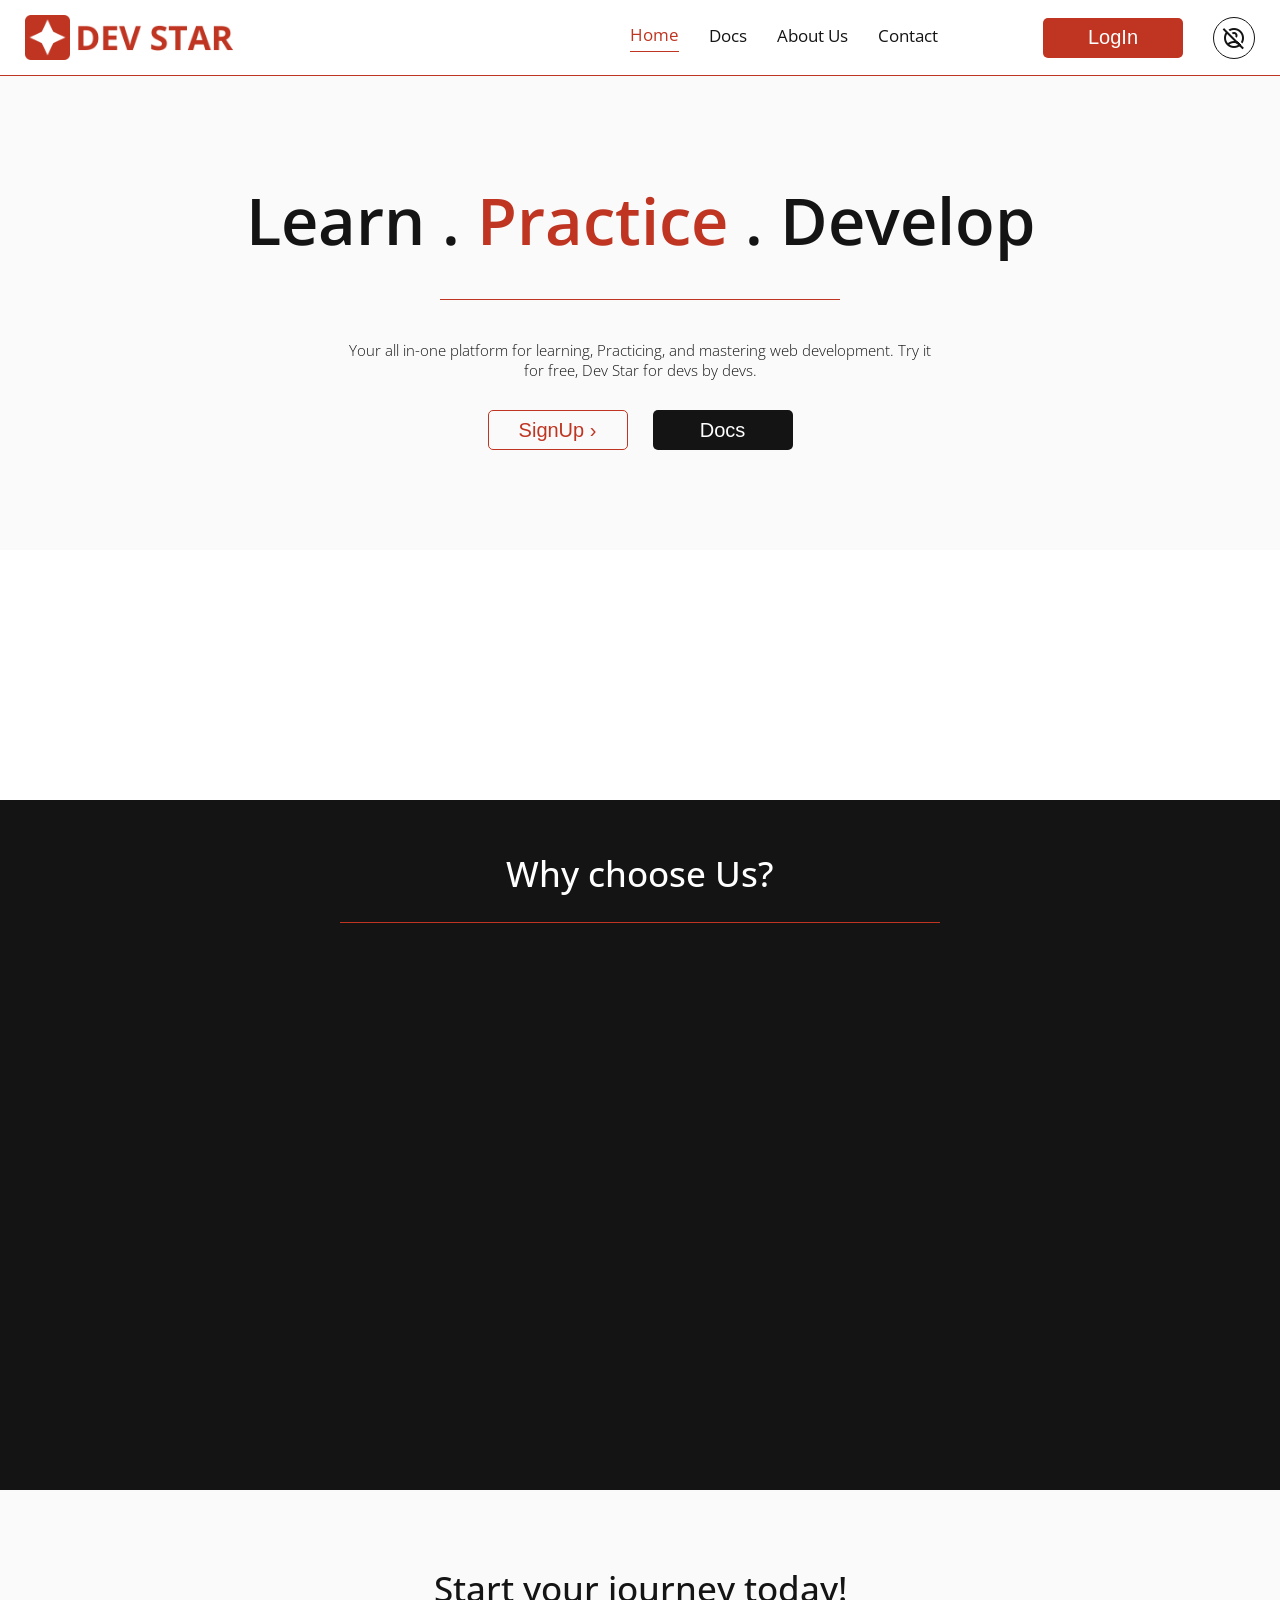
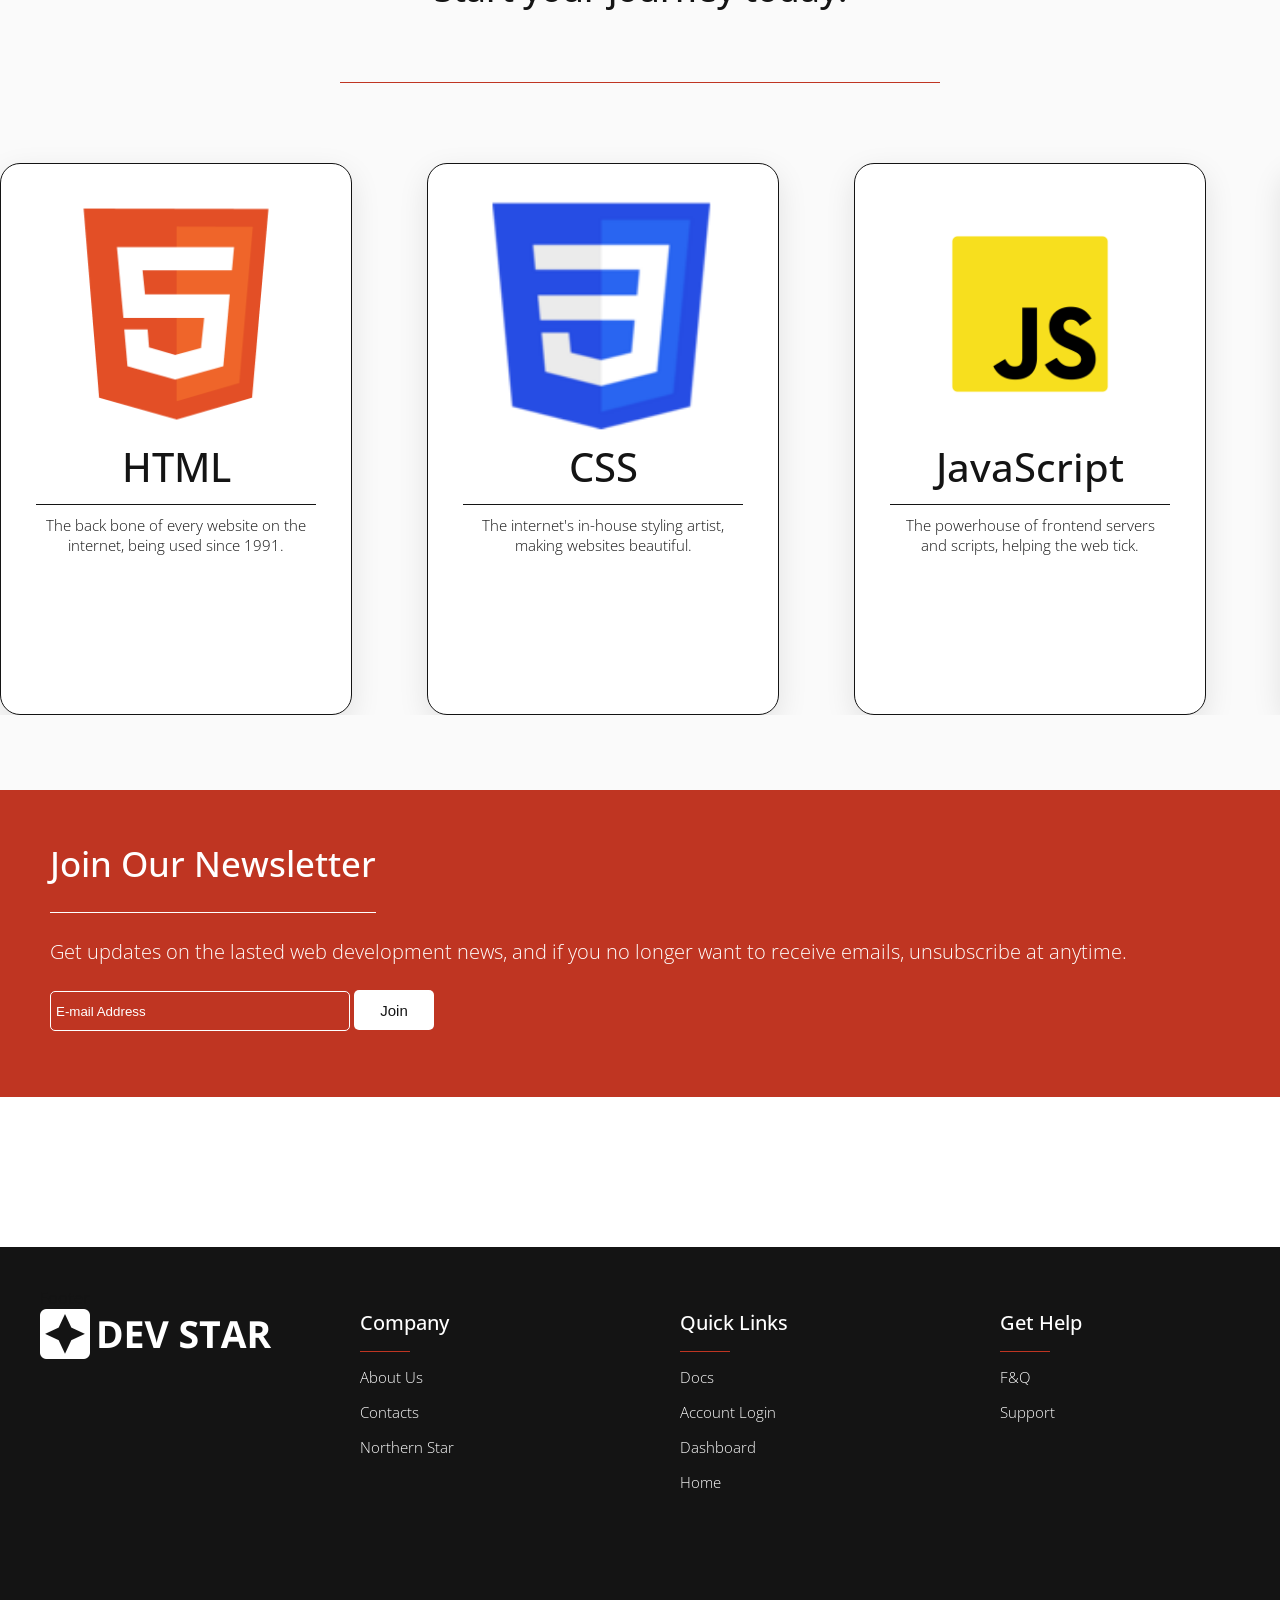
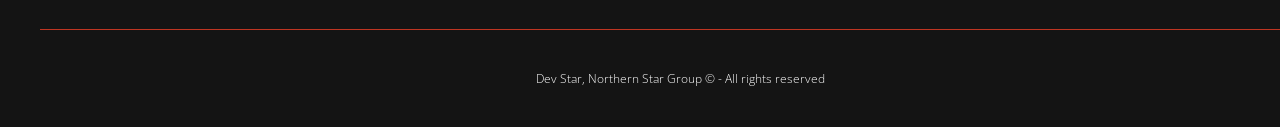
==== Home/index.html @ 2397c007 "Home page compleated" ====
<html>
    <head>
        <link rel="stylesheet" href="https://fonts.googleapis.com/css2?family=Material+Symbols+Outlined"/>
        <link rel="styleSheet" href="style.css">
        <link rel="preconnect" href="https://fonts.googleapis.com">
        <link rel="preconnect" href="https://fonts.gstatic.com" crossorigin>
        <link href="https://fonts.googleapis.com/css2?family=Open+Sans:ital,wght@0,300..800;1,300..800&display=swap" rel="stylesheet">
        <link rel="icon" type="image/png" href="Favicon.png">
    </head>
    
    <body>
        <div id="navBarContainer">
            <img src="Northern-Star.png" alt="Northern-Star.png" id="navBarImg">
            <div id="navLinksWrapper">
                <a class="navLink" id="Home" href="/Home">Home</a>
                <a class="navLink" id="Docs" href="../Docs">Docs</a>
                <a class="navLink" id="About" href="./Contact">About Us</a>
                <a class="navLink" id="Contact" href="./About">Contact</a>
                <button type="button" class="LoginBtn">LogIn</button>
                <span id="userIcon" class="material-symbols-outlined">account_circle_off</span>
            </div>
        </div>

        <div id="heroContainer">
            <div id="heroMain">Learn . <span id="heroRed">Practice</span> . Develop</div>
            <div id="heroDivider"></div>
            <div id="heroSecondary">
                Your all in-one platform for learning, Practicing, and mastering web development. Try it for free, Dev Star for devs by devs.
            </div>
            <div id="heroBtns">
                <button type="button" class="SignUpBtn" id="heroSignupBtn">SignUp ›</button>
                <button type="button" class="LoginBtn" id="heroDocsBtn">Docs</button>
            </div>

        </div>

        <div id="whyChooseContainer">
            <div id="whyChooseHeader">Why choose Us?</div>
            <div id="whyChooseHeaderDivider"></div>
            <div class="whyChooseWrapper">
                <div class="whyChooseOption">
                    <span class="material-symbols-outlined whyChooseIcon">interactive_space</span>
                    <div class="whyChooseDivider"></div>
                    <div class="whyChooseOptionHeader">Interactive Docs</div>
                    <div class="whyChooseOptionsText">
                        Our interactive documents allow you to learn by interacting, not just reading.
                    </div>
                </div>
                <div class="whyChooseOption">
                    <span class="material-symbols-outlined whyChooseIcon">quiz</span>
                    <div class="whyChooseDivider"></div>
                    <div class="whyChooseOptionHeader">Practice Challenges</div>
                    <div class="whyChooseOptionsText">
                        All our docs have quizes and tasks to keep you engaged with what your learning.
                    </div>
                </div>
                <div class="whyChooseOption">
                    <span class="material-symbols-outlined whyChooseIcon">folder_code</span>
                    <div class="whyChooseDivider"></div>
                    <div class="whyChooseOptionHeader">Project Templates</div>
                    <div class="whyChooseOptionsText">
                        We give you pre-built templates to get your projects up and running, faster.
                    </div>
                </div>
                <div class="whyChooseOption">
                    <span class="material-symbols-outlined whyChooseIcon">public</span>
                    <div class="whyChooseDivider"></div>
                    <div class="whyChooseOptionHeader">Dev Community</div>
                    <div class="whyChooseOptionsText">
                        Our dev community is here to help, where ever, and when ever you need it.
                    </div>
                </div>
            </div>
        </div>

        <div id="journeyContainer">
            <div id="journeyTitle">Start your journey today!</div>
            <div class="journeyDivider"></div>

            <div id="carousel">
                <div id="journeysWrapper">

                    <div class="journeyCard">
                        <img class="journeyCardIcon" src="HTML_LOGO.png" alt="HTML_LOGO">
                        <div class="journeyCardText">HTML</div>
                        <div class="journeyCardTextSecondary">
                            The back bone of every website on the internet, being used since 1991.
                        </div>
                        <button type="button" class="jouneyDocsBtn">View Docs</button>
                    </div>

                    <div class="journeyCard">
                        <img class="journeyCardIcon" src="CSS_LOGO.png" alt="CSS_LOGO">
                        <div class="journeyCardText">CSS</div>
                        <div class="journeyCardTextSecondary">
                            The internet's in-house styling artist, making websites beautiful.
                        </div>
                        <button type="button" class="jouneyDocsBtn">View Docs</button>
                    </div>

                    <div class="journeyCard">
                        <img class="journeyCardIcon" src="JS_LOGO.png" alt="JS_LOGO">
                        <div class="journeyCardText">JavaScript</div>
                        <div class="journeyCardTextSecondary">
                            The powerhouse of frontend servers and scripts, helping the web tick.
                        </div>
                        <button type="button" class="jouneyDocsBtn">View Docs</button>
                    </div>

                    <div class="journeyCard">
                        <img class="journeyCardIcon" src="NODE_LOGO.png" alt="NODE_LOGO">
                        <div class="journeyCardText">Node.js</div>
                        <div class="journeyCardTextSecondary">
                            The language behind JavaScript-based backend servers.
                        </div>
                        <button type="button" class="jouneyDocsBtn">View Docs</button>
                    </div>

                    <div class="journeyCard">
                        <img class="journeyCardIcon" src="EXPRESS_LOGO.webp" alt="EXPRESS_LOGO">
                        <div class="journeyCardText">Express.js</div>
                        <div class="journeyCardTextSecondary">
                            A reliable Node framework allowing your servers to receive HTTPS requests.
                        </div>
                        <button type="button" class="jouneyDocsBtn">View Docs</button>
                    </div>

                    <div class="journeyCard">
                        <img class="journeyCardIcon" src="SUPABASE_LOGO.webp" alt="SUPABASE_LOGO">
                        <div class="journeyCardText">SupaBase</div>
                        <div class="journeyCardTextSecondary">
                            A common database provider storing your user's information.
                        </div>
                        <button type="button" class="jouneyDocsBtn">View Docs</button>
                    </div>

                    <div class="journeyCard">
                        <img class="journeyCardIcon" src="POSTGRESS_LOGO.png" alt="POSTGRESS_LOGO">
                        <div class="journeyCardText">PostgreSQL</div>
                        <div class="journeyCardTextSecondary">
                            The beating heart of database queries and operations.
                        </div>
                        <button type="button" class="jouneyDocsBtn">View Docs</button>
                    </div>

                    <!-- DUPLICATES BELOW -->

                    <div class="journeyCard">
                        <img class="journeyCardIcon" src="HTML_LOGO.png" alt="HTML_LOGO">
                        <div class="journeyCardText">HTML</div>
                        <div class="journeyCardTextSecondary">
                            The back bone of every website on the internet, being used since 1991.
                        </div>
                        <button type="button" class="jouneyDocsBtn">View Docs</button>
                    </div>

                    <div class="journeyCard">
                        <img class="journeyCardIcon" src="CSS_LOGO.png" alt="CSS_LOGO">
                        <div class="journeyCardText">CSS</div>
                        <div class="journeyCardTextSecondary">
                            The internet's in-house styling artist, making websites beautiful.
                        </div>
                        <button type="button" class="jouneyDocsBtn">View Docs</button>
                    </div>

                    <div class="journeyCard">
                        <img class="journeyCardIcon" src="JS_LOGO.png" alt="JS_LOGO">
                        <div class="journeyCardText">JavaScript</div>
                        <div class="journeyCardTextSecondary">
                            The powerhouse of frontend servers and scripts, helping the web tick.
                        </div>
                        <button type="button" class="jouneyDocsBtn">View Docs</button>
                    </div>

                    <div class="journeyCard">
                        <img class="journeyCardIcon" src="NODE_LOGO.png" alt="NODE_LOGO">
                        <div class="journeyCardText">Node.js</div>
                        <div class="journeyCardTextSecondary">
                            The language behind JavaScript-based backend servers.
                        </div>
                        <button type="button" class="jouneyDocsBtn">View Docs</button>
                    </div>

                    <div class="journeyCard">
                        <img class="journeyCardIcon" src="EXPRESS_LOGO.webp" alt="EXPRESS_LOGO">
                        <div class="journeyCardText">Express.js</div>
                        <div class="journeyCardTextSecondary">
                            A reliable Node framework allowing your servers to receive HTTPS requests.
                        </div>
                        <button type="button" class="jouneyDocsBtn">View Docs</button>
                    </div>

                    <div class="journeyCard">
                        <img class="journeyCardIcon" src="SUPABASE_LOGO.webp" alt="SUPABASE_LOGO">
                        <div class="journeyCardText">SupaBase</div>
                        <div class="journeyCardTextSecondary">
                            A common database provider storing your user's information.
                        </div>
                        <button type="button" class="jouneyDocsBtn">View Docs</button>
                    </div>

                    <div class="journeyCard">
                        <img class="journeyCardIcon" src="POSTGRESS_LOGO.png" alt="POSTGRESS_LOGO">
                        <div class="journeyCardText">PostgreSQL</div>
                        <div class="journeyCardTextSecondary">
                            The beating heart of database queries and operations.
                        </div>
                        <button type="button" class="jouneyDocsBtn">View Docs</button>
                    </div>

                </div> <!-- END journeysWrapper -->
            </div> <!-- END carousel -->
        </div> <!-- END journeyContainer -->

        <div id="newsLetterContainer">
                <div id="newsLetterTitle">Join Our Newsletter</div>
                <div id="newsLetterText">Get updates on the lasted web development news, and if you no longer want to receive emails, unsubscribe at anytime. </div>
                <form id="newsLetterForm">
                    <input type="email" placeholder="E-mail Address" id="newsLetterEmailInput">
                    <button type="submit" id="newsLetterSubmitBtn">Join</button>
                </form>
                </div>
        </div>

        <footer>
            <div>Footer</div>
            <div id="footer">
                <div id="logoContainer" class="footerContainer">
                    <a href="../Home">
                        <img src="DevStarDarkLogo.png" alt="DevStarDarkLogo" id="footerLogo">
                    </a>
                </div>
                <div id="companyContainer" class="footerContainer">
                    <div class="footerTitle">Company</div>
                    <div class="footerDivider"></div>
                    <div class="footerLinks">
                        <a class="footerLink">About Us</a>
                        <a class="footerLink">Contacts</a>
                        <a class="footerLink">Northern Star</a>
                    </div>
                </div>
                <div id="quickLinksContainer" class="footerContainer">
                    <div class="footerTitle">Quick Links</div>
                    <div class="footerDivider"></div>
                    <div class="footerLinks">
                        <a class="footerLink">Docs</a>
                        <a class="footerLink">Account Login</a>
                        <a class="footerLink">Dashboard</a>
                        <a class="footerLink" href="../Home">Home</a>
                    </div>
                </div>
                <div id="HelpContainer" class="footerContainer">
                    <div class="footerTitle">Get Help</div>
                    <div class="footerDivider"></div>
                    <div class="footerLinks">
                        <a class="footerLink">F&Q</a>
                        <a class="footerLink">Support</a>
                    </div>
                </div>
            </div>
            <div id="copyright">
                <div id="copyrightText">Dev Star, Northern Star Group © - All rights reserved</div>
            </div>
        </footer>

        <script src="AnimationScript.js"></script>

    </body>

</html>
---- Home/style.css ----
html, body {
    margin: 0;
    padding: 0;
    display: flex;
    flex-direction: column;
    height: 100%;
    font-family: 'Open Sans';
    color: #141414;
}

/* Nav Bar Styling*/

#navBarContainer {
    height: 75px;
    border-bottom: 1px #bf3522 solid;
    display: flex;
    justify-content: space-between;
    align-items: center;
}

#navBarImg {
    height: 45px;
    margin: 15px 25px;
}

#navLinksWrapper {
    display: flex;
    align-items: center;
    gap: 30px;
    margin: 5px 25px;
}

.LoginBtn {
    height: 40px;
    width: 140px;
    border: none;
    background-color: #bf3522;
    font-size: 20px;
    color: white;
    font-weight: 500;
    border-radius: 5px;
    margin-left: 75px;
    cursor: pointer;
}

.SignUpBtn {
    height: 40px;
    width: 140px;
    border: 1px solid #bf3522;
    background: none;
    font-size: 20px;
    font-weight: 500;
    border-radius: 5px;
    cursor: pointer;
    color: #bf3522;
}

.navLink {
    font-size: 17px;
    font-weight: 400;
    padding-bottom: 5px;
    cursor: pointer;
    color: #141414;
    text-decoration: none;
}

#Home {
    border-bottom: #bf3522 solid 1px;
    color: #bf3522;
}

.navLink:hover {
    font-weight: 600;
}

#userIcon {
    height: 40px;
    width: 40px;
    border: 1px solid #141414;
    border-radius: 50%;
    display: flex;
    justify-content: center;
    align-items: center;
    text-align: center;
}

/* Hero Stying*/

#heroContainer {
    width: 100%;
    height: fit-content;
    padding-top: 100px;
    padding-bottom: 100px;
    display: flex;
    justify-content: start;
    align-items: center;
    flex-direction: column;
    background-color: #fafafa;
    margin-bottom: 200px;

}

#heroMain {
    font-weight: 600;
    color: #141414;
    font-size: 65px;
    margin-bottom: 25px;
    animation: heroOpacity 1s ease forwards;
}

#heroDivider {
    width: 0;
    border-bottom: 1px solid #bf3522;
    margin: 10px;
    animation: heroDividerWidth 0.6s ease forwards 0.6s;
    
}

#heroRed {
    color: #bf3522;
}

#heroSecondary {
    font-size: 15px;
    font-weight: 300;
    margin: 30px;
    width: 600px;
    text-align: center;
}

#heroBtns {
    display: flex;
    gap: 25px;
}

#heroDocsBtn {
    margin: 0;
    background-color: #141414;
    color: white;
}

#heroSignupBtn {
    transition: 0.15s linear;
}

#heroSignupBtn:hover {
    background-color: #bf3522;
    color: white;
}

@keyframes heroOpacity {
    from {opacity: 0%;}
    to {opacity: 100%;}
}

@keyframes heroDividerWidth {
    from {width: 0%;}
    to {width: 400px;}
}

/* Courses Styling*/

#whyChooseContainer {
    display: flex;
    margin-top: 50px;
    flex-direction: column;
    justify-content: start;
    align-items: center;
    background-color: #141414;
    padding-top: 50px;
}

#whyChooseHeader {
    font-size: 35px;
    font-weight: 500;
    color: white;
}

#whyChooseHeaderDivider {
    width: 600px;
    border-bottom: #bf3522 solid 1px;
    margin: 25px;
}

.whyChooseWrapper {
    display: flex;
    justify-content: space-evenly;
    margin: 50px 0;
    width: 100%;
}

.whyChooseOption {
    display: flex;
    flex-direction: column;
    border: #141414 solid 1px;
    border-radius: 10px;
    width: 400px;
    height:400px;
    justify-content: start;
    align-items: center;
    text-align: center;
    padding: 20px;
    box-shadow: 2px 2px 20px #bf34225f;
    opacity: 0;
    transform: translate(-40px);
    background-color: #141414;
}

.whyChooseOption.show {
    opacity: 100%;
    transform: translate(0);
}

.whyChooseIcon {
    color: #bf3522;
    font-size: 100px;
    text-align: center;
    margin-top: 50px;
    margin-bottom: 25px;
}

.whyChooseDivider {
    width: 250px;
    border-bottom: 1px solid #141414;
    margin: 40px;
}

.whyChooseOptionHeader {
    font-size: 25px;
    color: #bf3522;
    font-weight: 600;
    margin-bottom: 25px;
}

.whyChooseOptionsText {
    font-size: 15px;
    font-weight: 100;
    color: white
}

.whyChooseOption:hover {
    border: #bf3522 solid 2px;
    transform: translateY(-40px);
    transition: transform 0.1s ease;

}

.whyChooseOption:hover .whyChooseIcon {
    animation: ease-in-out infinite 1s whyChooseIconAnimation alternate; 
}

@keyframes whyChooseIconAnimation {
    from {opacity: 100%;}
    to {opacity: 50%;}
}

.whyChooseOption.scroll {
    transition: opacity 0.6s ease-out, transform 0.6s ease-out;
}

.whyChooseOption.scroll:nth-child(1) { transition-delay: 0.1s; }
.whyChooseOption.scroll:nth-child(2) { transition-delay: 0.2s; }
.whyChooseOption.scroll:nth-child(3) { transition-delay: 0.3s; }
.whyChooseOption.scroll:nth-child(4) { transition-delay: 0.4s; }

/* Journey Styling */

#journeyContainer {
    width: 100%;
    background-color: #fafafa;
    display: flex;
    flex-direction: column;
    justify-content: start;
    align-items: center;
    padding-top: 50px;
    padding-bottom: 75px;
}

#journeyTitle {
    font-weight: 500;
    font-size: 35px;
    margin: 25px;
}

.journeyDivider {
    width: 600;
    border-bottom: #bf3522 solid 1px;
    margin: 45px;
}

#journeysWrapper {
    margin-top: 35px;
    display: flex;
    gap: 75px;
}

.journeyCard {
    display: flex;
    flex-direction: column;
    justify-content: start;
    align-items: center;
    width: 400px;
    height: 500px;
    border: 1px solid #141414;
    border-radius: 20px;
    padding: 25px;
    box-shadow: 0 10px 30px rgba(0,0,0,0.1);
    transition: 0.4s ease-in-out;
    background-color: white;

}

.journeyCard:hover {
  transform: translateY(-6px);
  box-shadow: 0 16px 40px rgba(0,0,0,0.3);
  border: #bf3522 2px solid;
}

.journeyCard:hover .jouneyDocsBtn {
    opacity: 100%;
}


.journeyCardText {
    font-size: 40px;
    font-weight: 500;
}

.journeyCardIcon {
    height: 250px;
    width: 250px;
    background: transparent;
    display: block;
}

.journeyCardTextSecondary {
    font-size: 15px;
    font-weight: 300;
    text-align: center;
    border-top: 1px #141414 solid;
    margin: 10px;
    padding: 10px;
}

.jouneyDocsBtn {
    opacity: 0%;
    width: 300px;
    height: 45px;
    font-size: 20px;
    font-weight: 600;
    color: white;
    background-color: #141414;
    border: none;
    margin-top: auto;
    border-radius: 5px;
    cursor: pointer;
}

@keyframes slide {
    from { transform: translateX(0); }
    to   { transform: translateX(-3250px); }
}


#journeysWrapper {
    animation: slide 45s linear infinite;
}

#carousel:hover #journeysWrapper {
    animation-play-state: paused;
}

#carousel {
    width: 100%;
    overflow: hidden;
}

/* News Letter */

#newsLetterContainer {
    background-color: #bf3522;
    width: 100%;
    height: fit-content;
    display: flex;
    flex-direction: column;
    justify-content: start;
    align-items: start;
    padding: 50px;
}

#newsLetterTitle {
    font-size: 35px;
    font-weight: 500;
    color: white;
    padding-bottom: 25px;
    margin-bottom: 25px;
    border-bottom: 1px solid white;
}

#newsLetterText {
    color: white;
    font-size: 20px;
    font-weight: 300;
    margin-bottom: 25px;
}

#newsLetterEmailInput {
    width: 300px;
    height: 40px;
    border: 1px white solid;
    border-radius: 5px;
    background: none;
    padding: 5px;
    color: white;
    margin-right: none;
}

#newsLetterEmailInput::placeholder {
    color: white;
    font-weight: 300;
}

#newsLetterEmailInput:focus {
    outline: none;
    border: #141414 2px solid;
}

#newsLetterSubmitBtn {
    margin: none;
    height: 40px;
    width: 80px;
    color: #141414;
    border: none;
    background-color: white;
    border-radius: 5px;
    font-size: 15px;
}

/* footer styling */

footer {
    margin-top: 150px;
    background-color: #141414;
    min-height: 400px;
    width: 100%;
    padding: 40px;
    display: flex;
    flex-direction: column;
    justify-content: start;
    align-items: start;
}

#footerLogo {
    height: 50px;
}

#copyright {
    margin-top: auto;
    width: 100%;
    display: flex;
    justify-content: center;
    align-items: center;
    border-top: #bf3522 solid 1px;
    padding-top: 40px;
}

#copyrightText {
    color: white;
    font-size: 12px;
    font-weight: 300;
}

#footer {
    width: 100%;
    height: 100%;
    display: flex;
    flex-direction: row;
    justify-content: start;
    align-items: start;
    
}

.footerTitle {
    color: white;
    font-weight: 500;
    font-size: 20px;
}

.footerContainer {
    width: 25%;
}

.footerDivider {
    width: 50px;
    border-bottom: #bf3522 1px solid;
    margin: 15px 0;
}

.footerLink {
    color: white;
    text-decoration: none;
    font-size: 15px;
    font-weight: 300;
}

.footerLinks {
    display: flex;
    flex-direction: column;
    gap: 15px;
    cursor: pointer;
}

.footerLink:hover {
    color: #bf3522;
    text-decoration: underline;
    font-weight: 500;
}
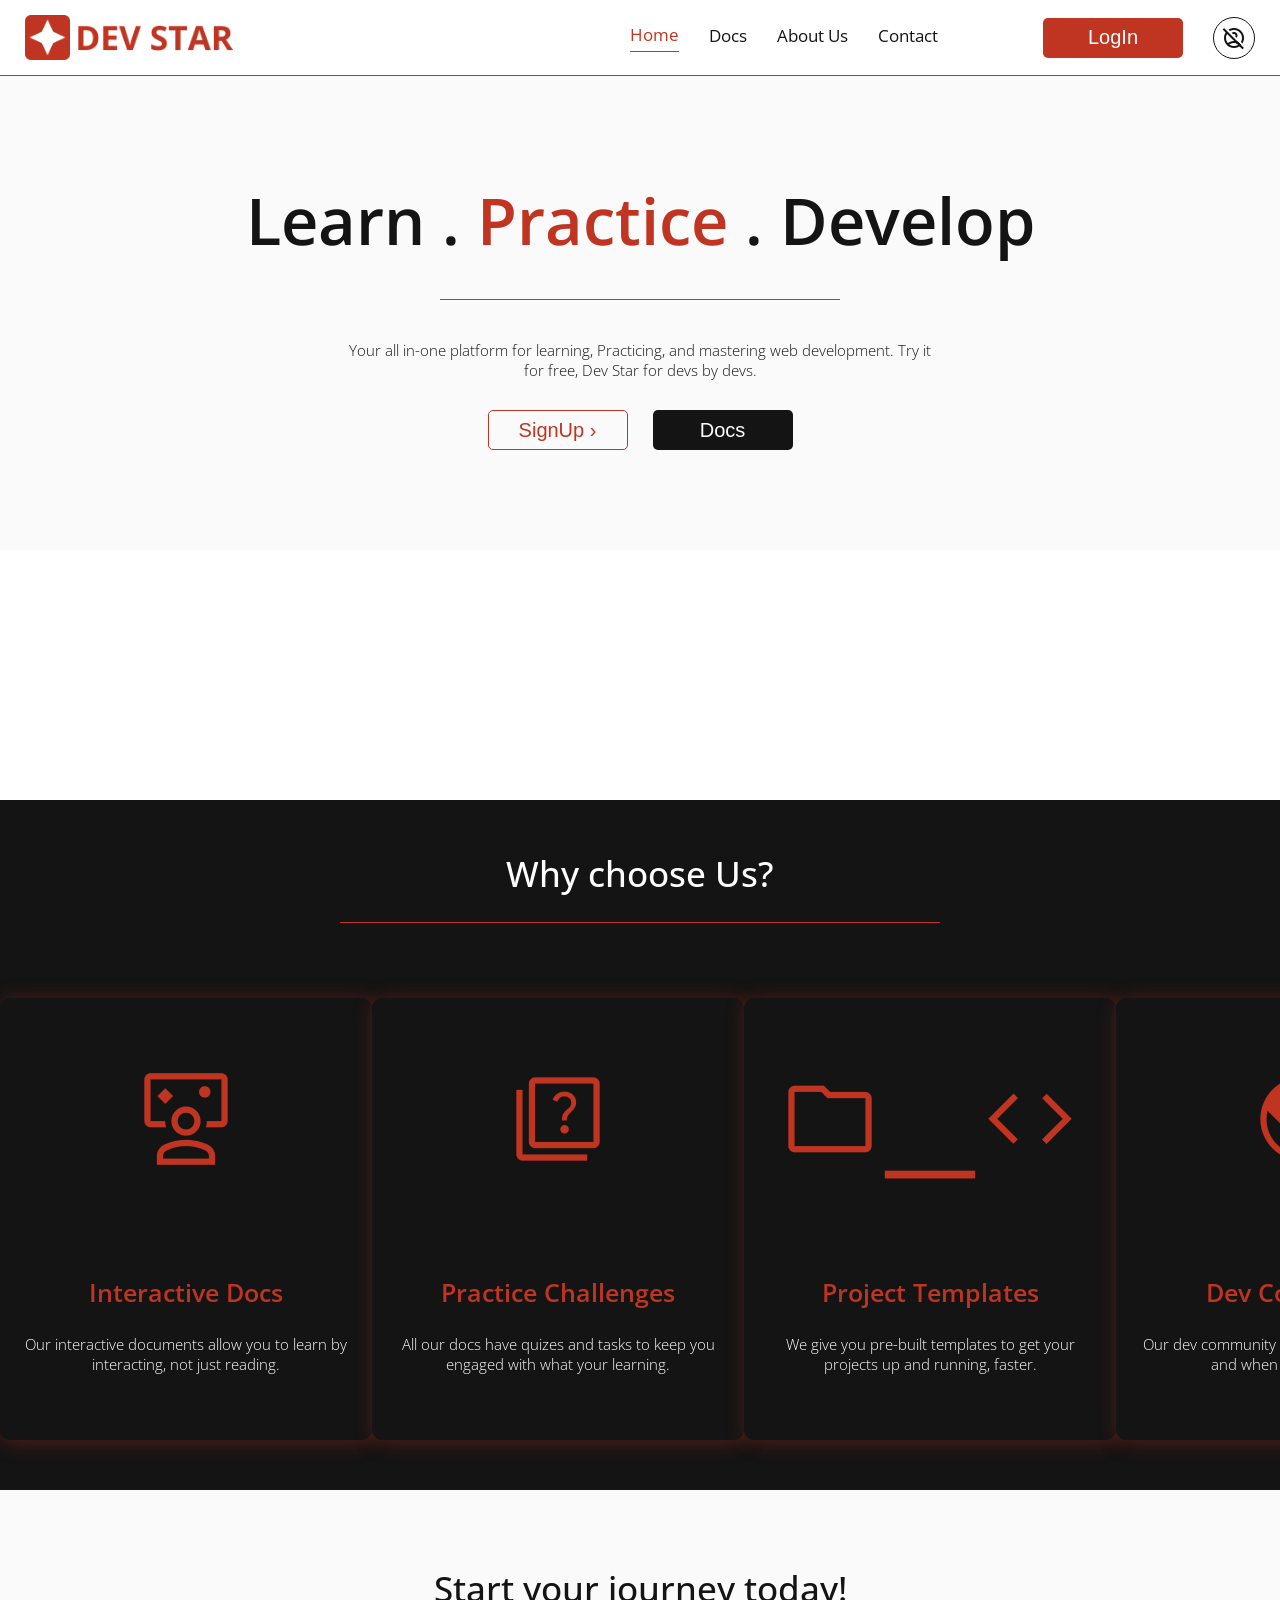
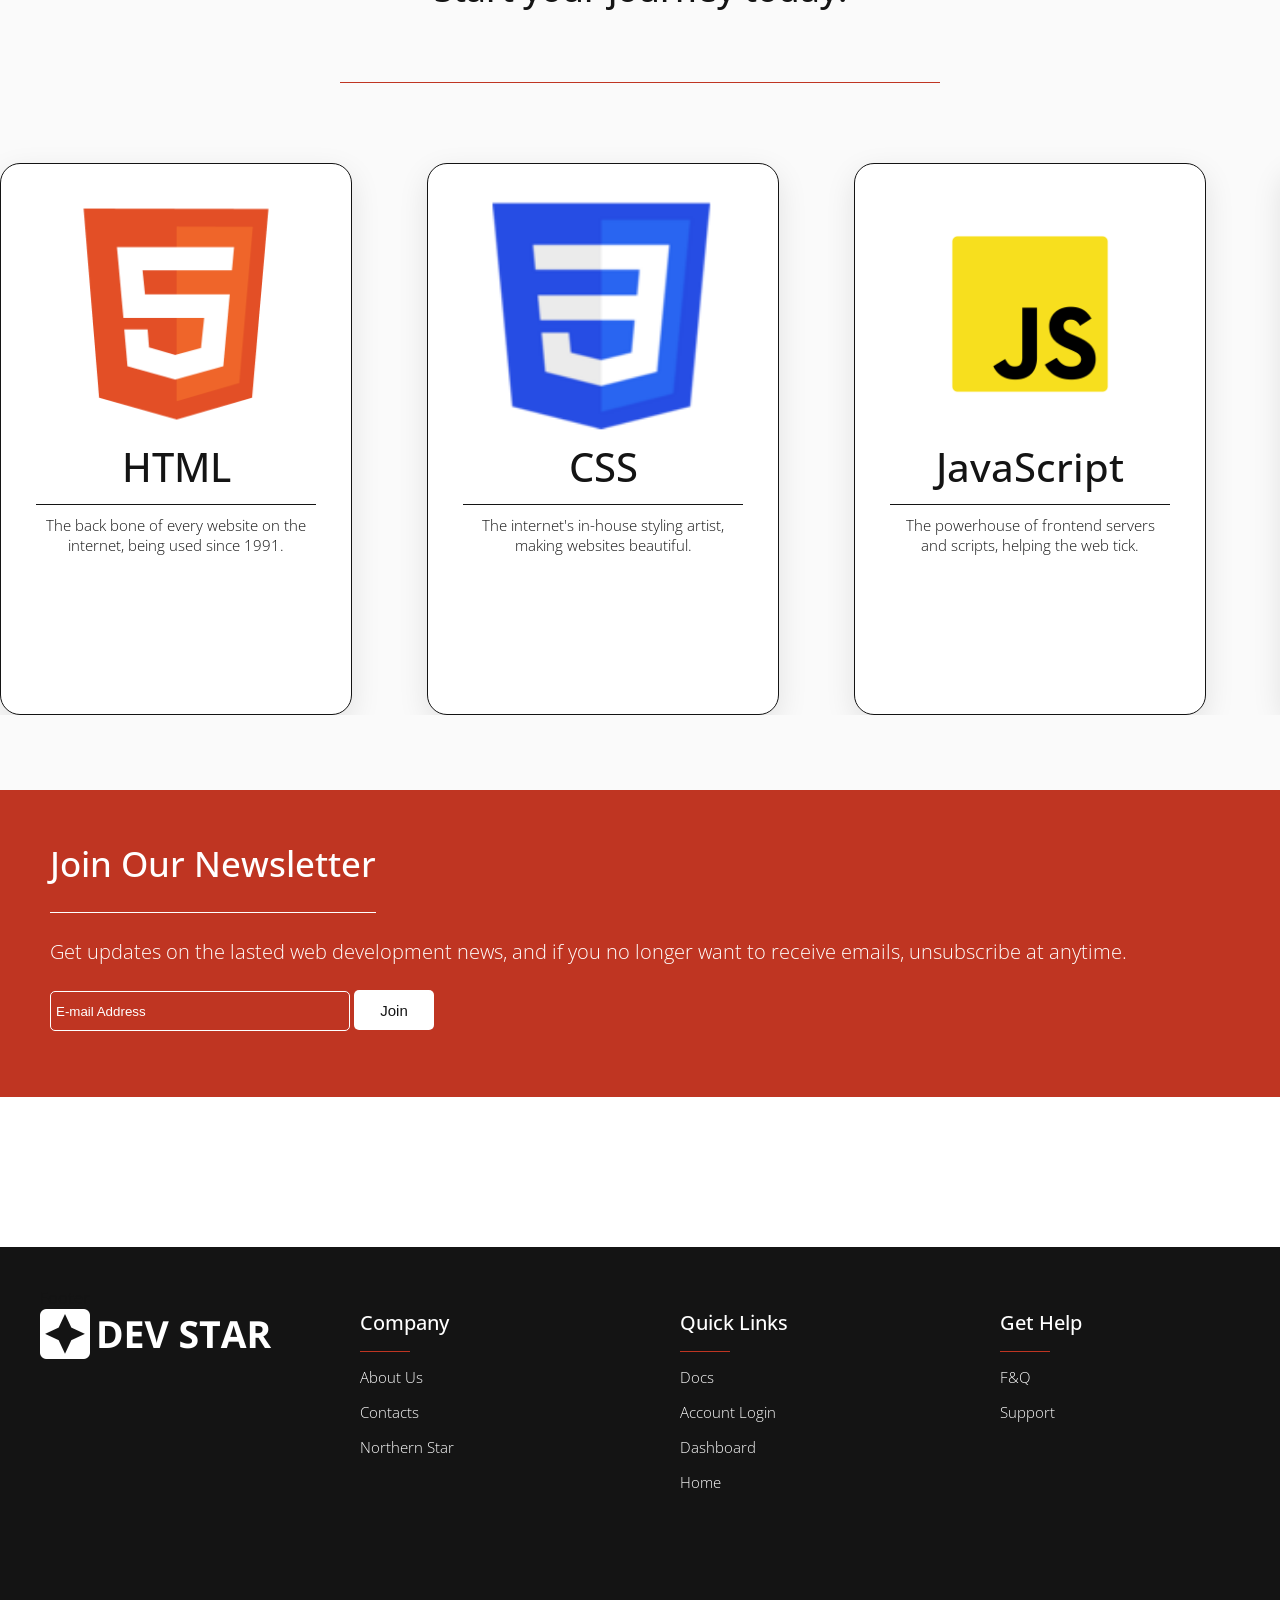
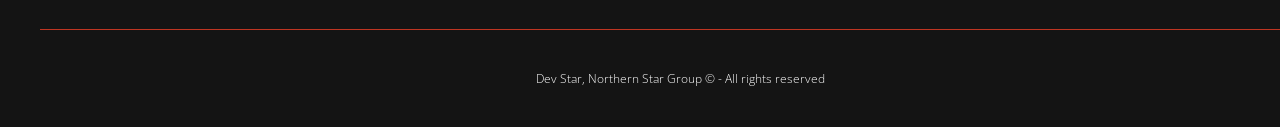
==== commit bb5158c8: "Update index.html" ====
--- a/Home/index.html
+++ b/Home/index.html
@@ -6,6 +6,7 @@
         <link rel="preconnect" href="https://fonts.gstatic.com" crossorigin>
         <link href="https://fonts.googleapis.com/css2?family=Open+Sans:ital,wght@0,300..800;1,300..800&display=swap" rel="stylesheet">
         <link rel="icon" type="image/png" href="Favicon.png">
+        <title>Dev Star | Home</title>
     </head>
     
     <body>
--- a/Home/style.css
+++ b/Home/style.css
@@ -450,6 +450,7 @@
     align-items: start;
 }
 
+
 #footerLogo {
     height: 50px;
 }
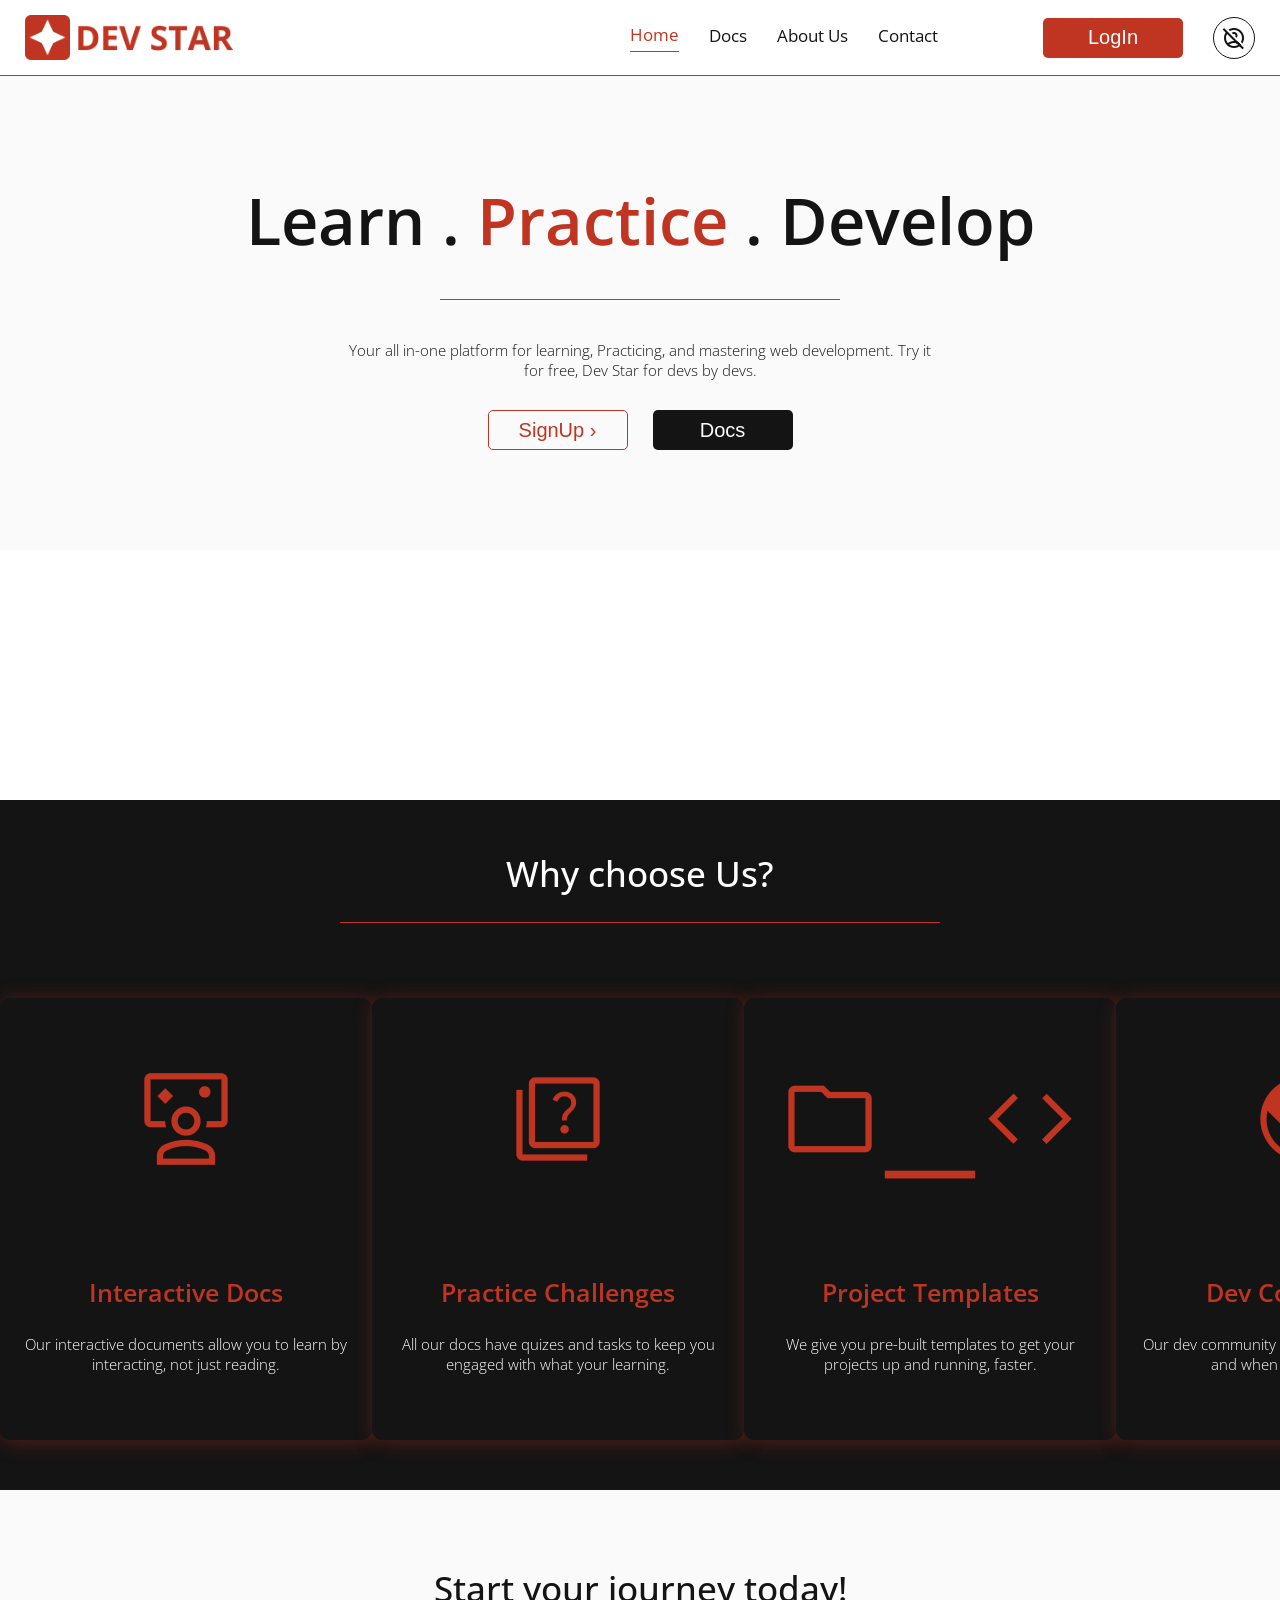
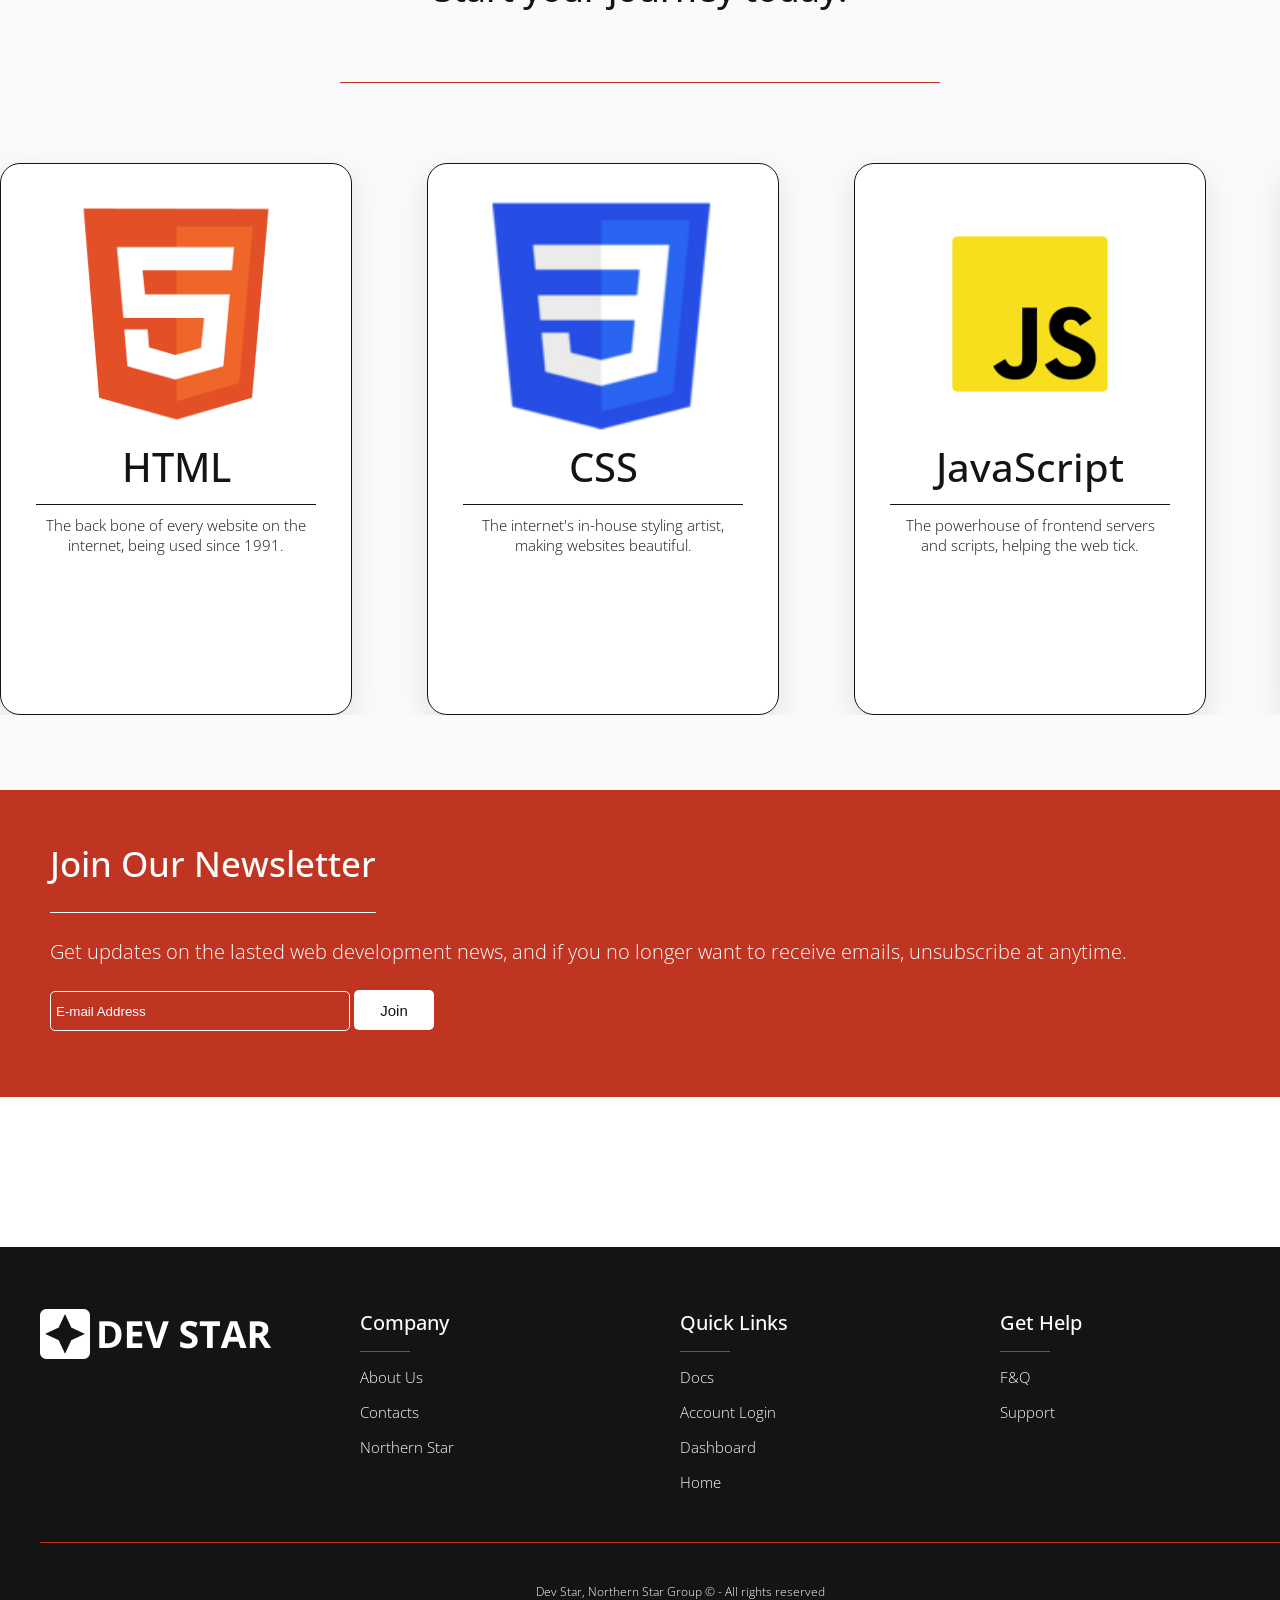
==== commit 2f701fa6: "y" ====
--- a/Home/index.html
+++ b/Home/index.html
@@ -244,7 +244,7 @@
                     <div class="footerTitle">Quick Links</div>
                     <div class="footerDivider"></div>
                     <div class="footerLinks">
-                        <a class="footerLink">Docs</a>
+                        <a class="footerLink" href="../Docs/">Docs</a>
                         <a class="footerLink">Account Login</a>
                         <a class="footerLink">Dashboard</a>
                         <a class="footerLink" href="../Home">Home</a>
@@ -265,6 +265,7 @@
         </footer>
 
         <script src="AnimationScript.js"></script>
+        <script src="links.js"></script>
 
     </body>
 
--- a/Home/style.css
+++ b/Home/style.css
@@ -434,6 +434,7 @@
     background-color: white;
     border-radius: 5px;
     font-size: 15px;
+    cursor: pointer;
 }
 
 /* footer styling */
@@ -441,7 +442,6 @@
 footer {
     margin-top: 150px;
     background-color: #141414;
-    min-height: 400px;
     width: 100%;
     padding: 40px;
     display: flex;
@@ -456,13 +456,13 @@
 }
 
 #copyright {
-    margin-top: auto;
     width: 100%;
     display: flex;
     justify-content: center;
     align-items: center;
     border-top: #bf3522 solid 1px;
     padding-top: 40px;
+    margin-top: 50px;
 }
 
 #copyrightText {
@@ -502,6 +502,7 @@
     text-decoration: none;
     font-size: 15px;
     font-weight: 300;
+    display: flex;
 }
 
 .footerLinks {
@@ -515,5 +516,4 @@
     color: #bf3522;
     text-decoration: underline;
     font-weight: 500;
-}
-
+}
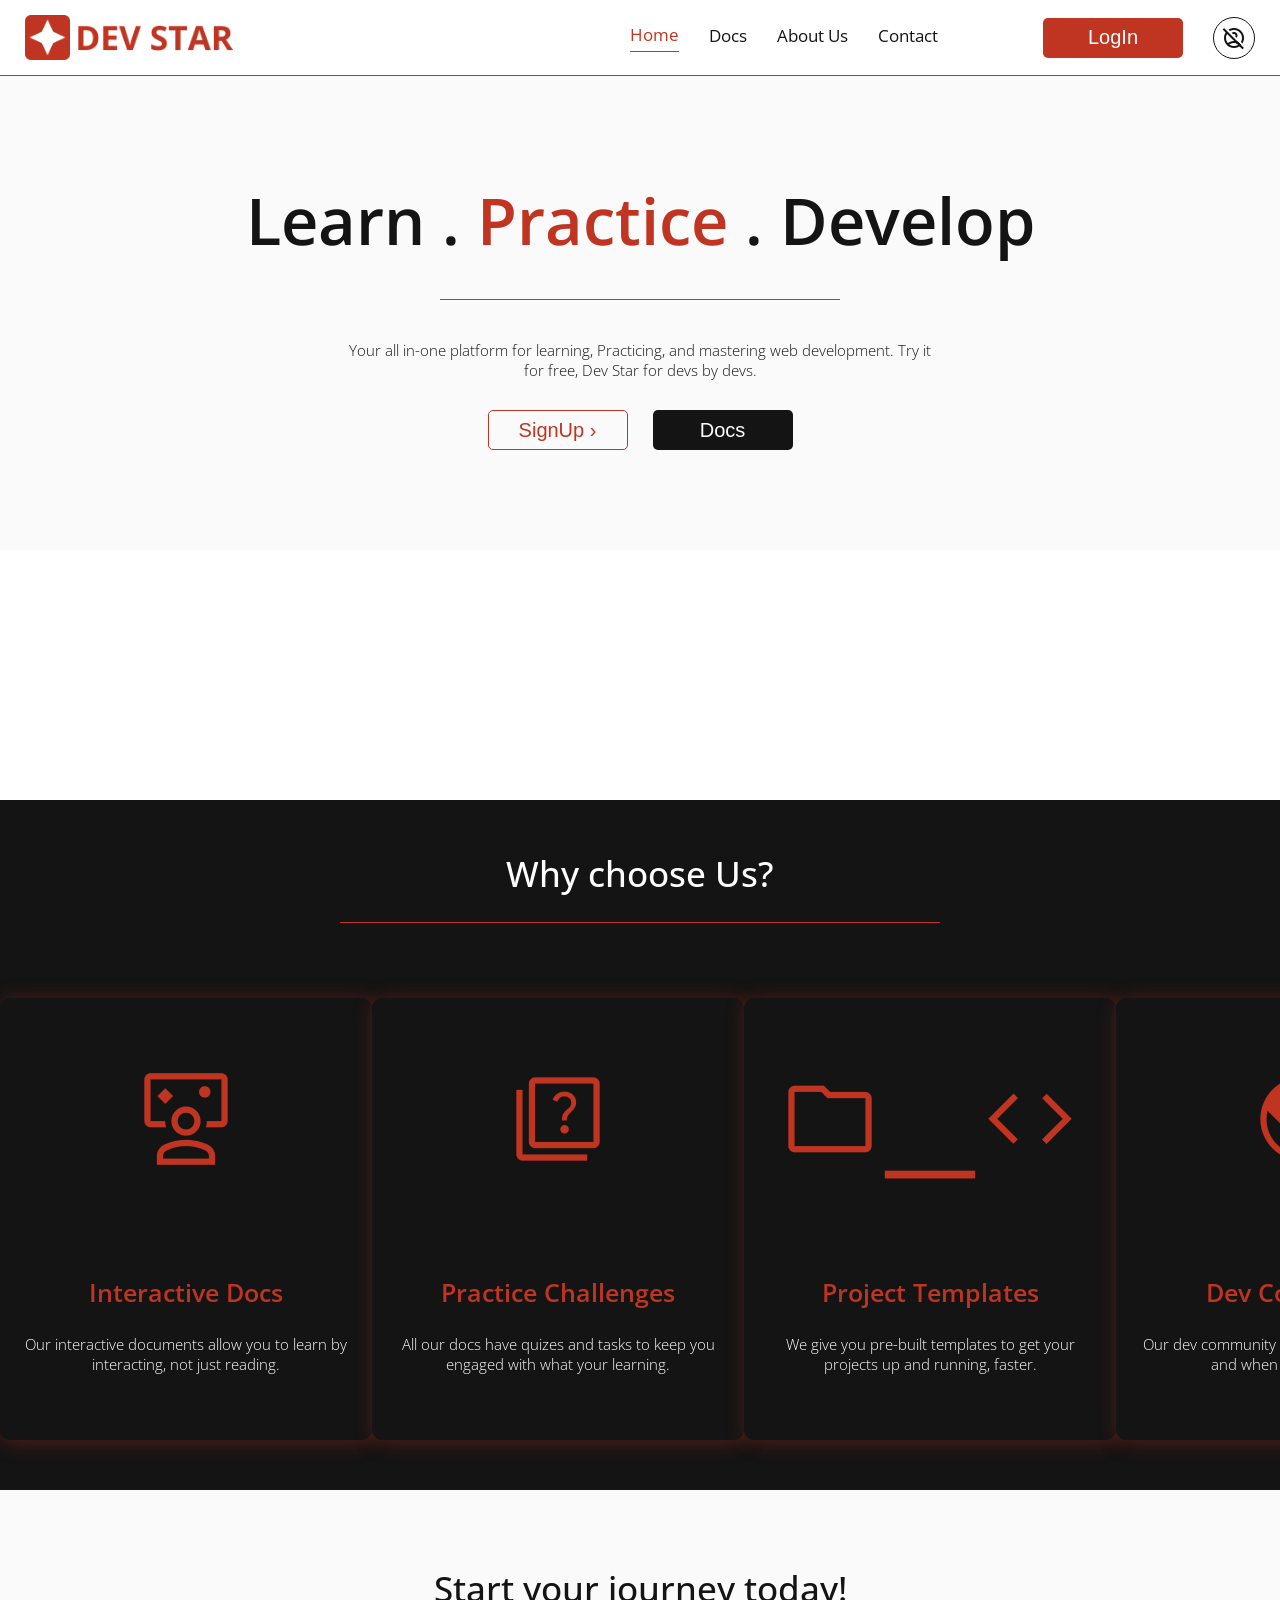
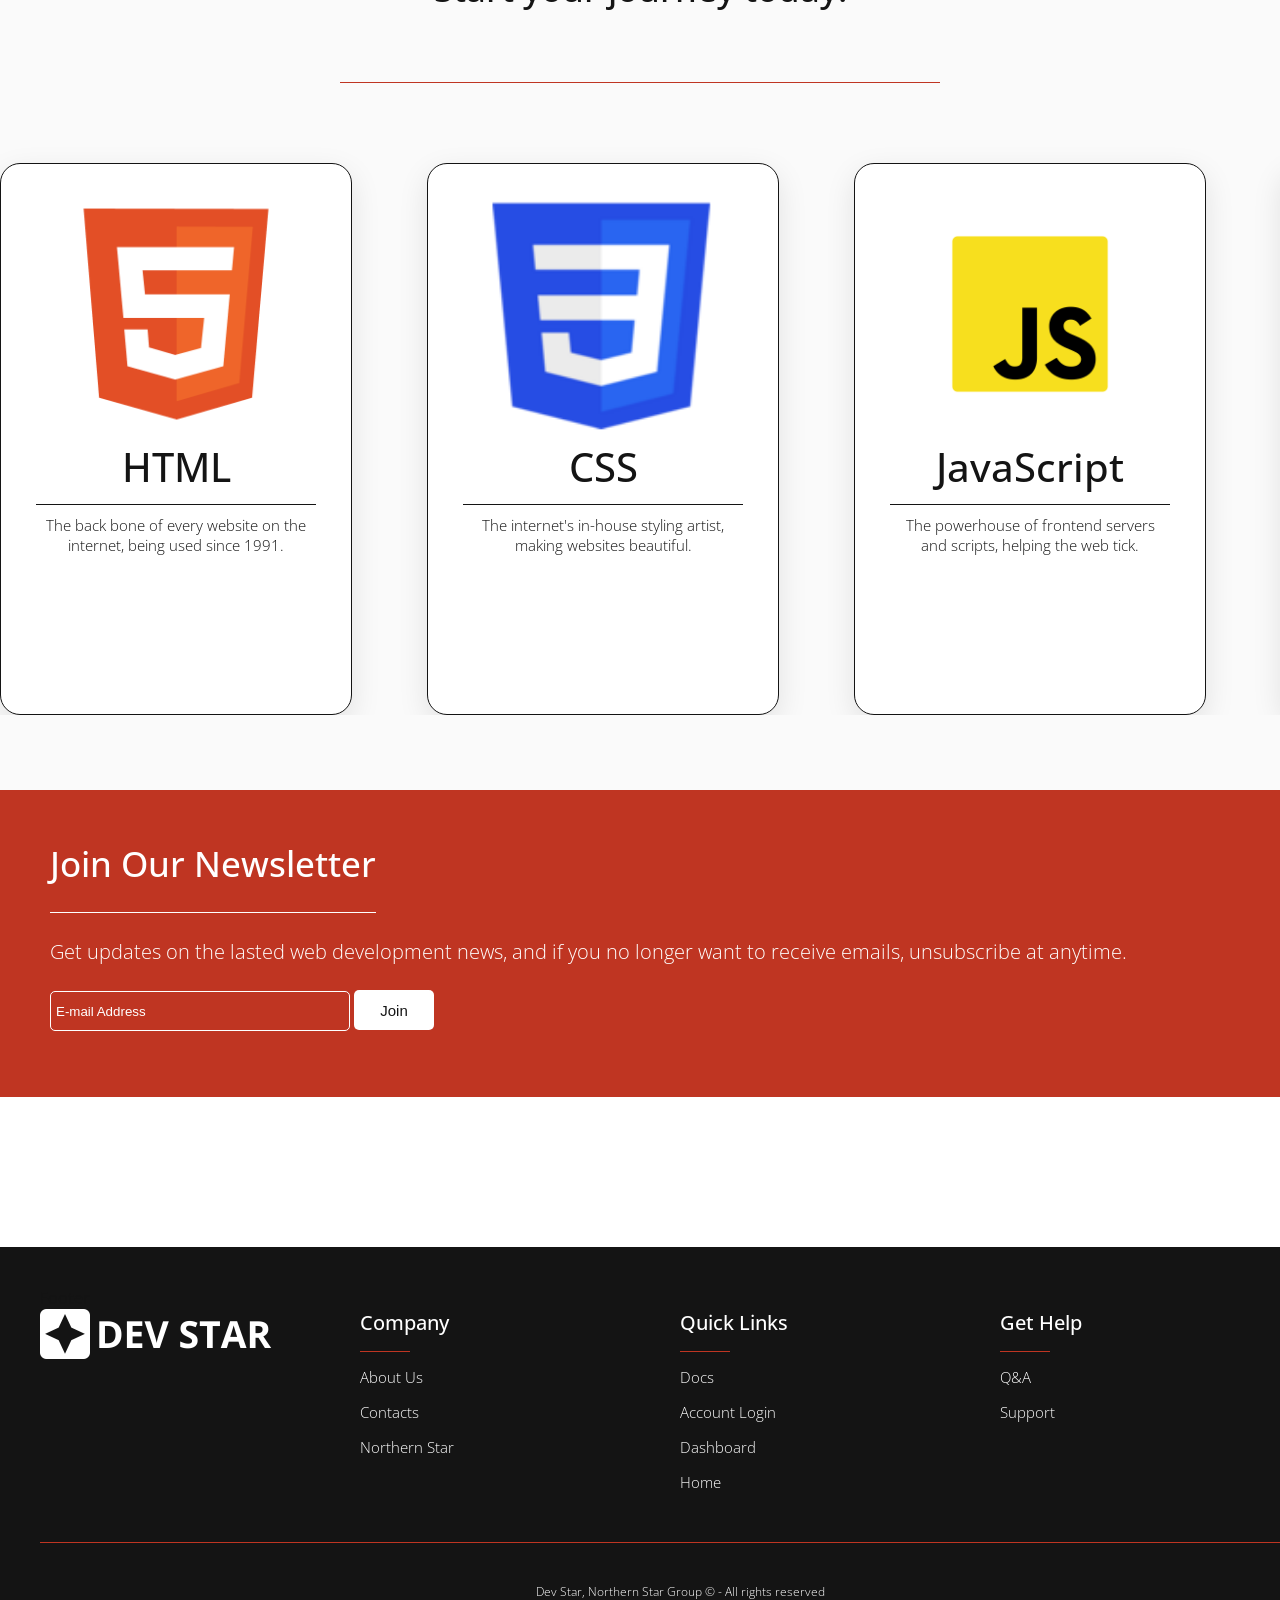
==== commit 07a957b0: "h" ====
--- a/Home/index.html
+++ b/Home/index.html
@@ -5,7 +5,7 @@
         <link rel="preconnect" href="https://fonts.googleapis.com">
         <link rel="preconnect" href="https://fonts.gstatic.com" crossorigin>
         <link href="https://fonts.googleapis.com/css2?family=Open+Sans:ital,wght@0,300..800;1,300..800&display=swap" rel="stylesheet">
-        <link rel="icon" type="image/png" href="Favicon.png">
+        <link rel="icon" type="image/png" href="../Favicon.png">
         <title>Dev Star | Home</title>
     </head>
     
@@ -254,7 +254,7 @@
                     <div class="footerTitle">Get Help</div>
                     <div class="footerDivider"></div>
                     <div class="footerLinks">
-                        <a class="footerLink">F&Q</a>
+                        <a class="footerLink">Q&A</a>
                         <a class="footerLink">Support</a>
                     </div>
                 </div>
--- a/Home/style.css
+++ b/Home/style.css
@@ -292,6 +292,7 @@
     margin-top: 35px;
     display: flex;
     gap: 75px;
+    width: 100%;
 }
 
 .journeyCard {
